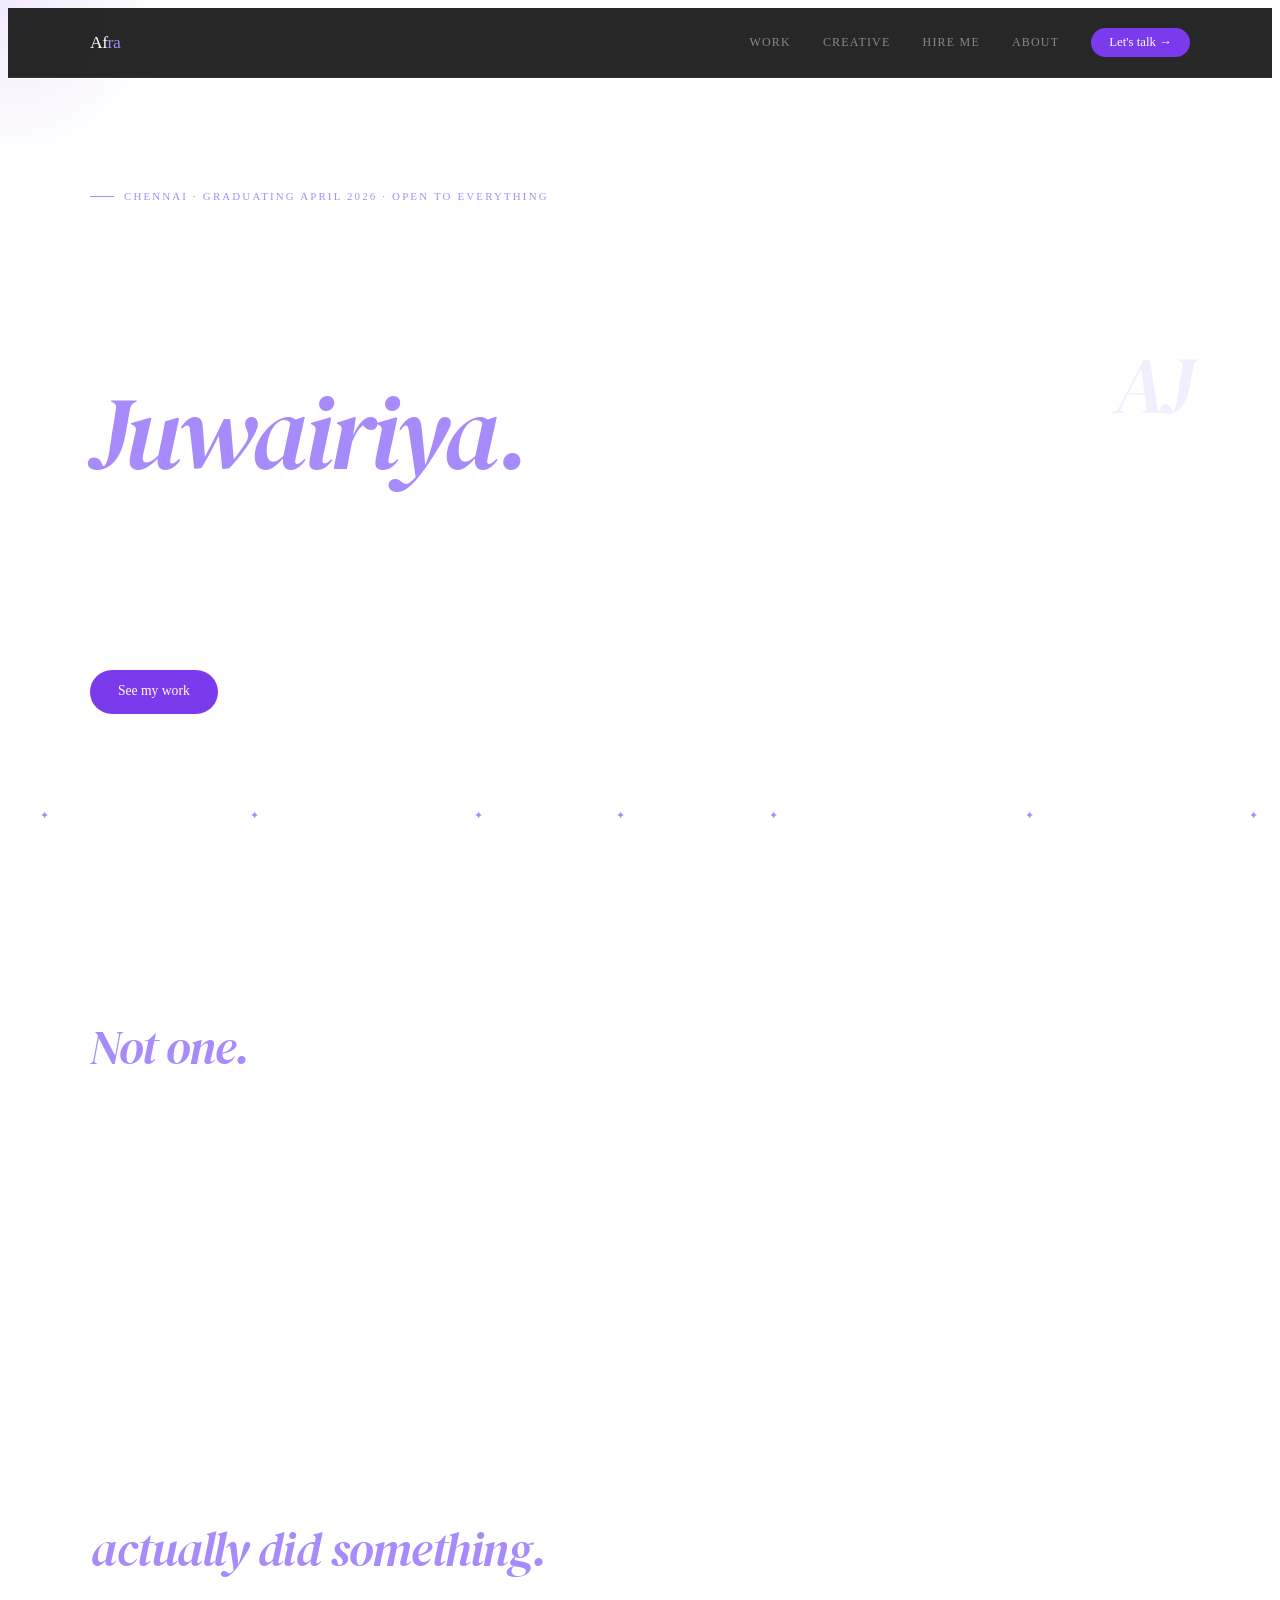
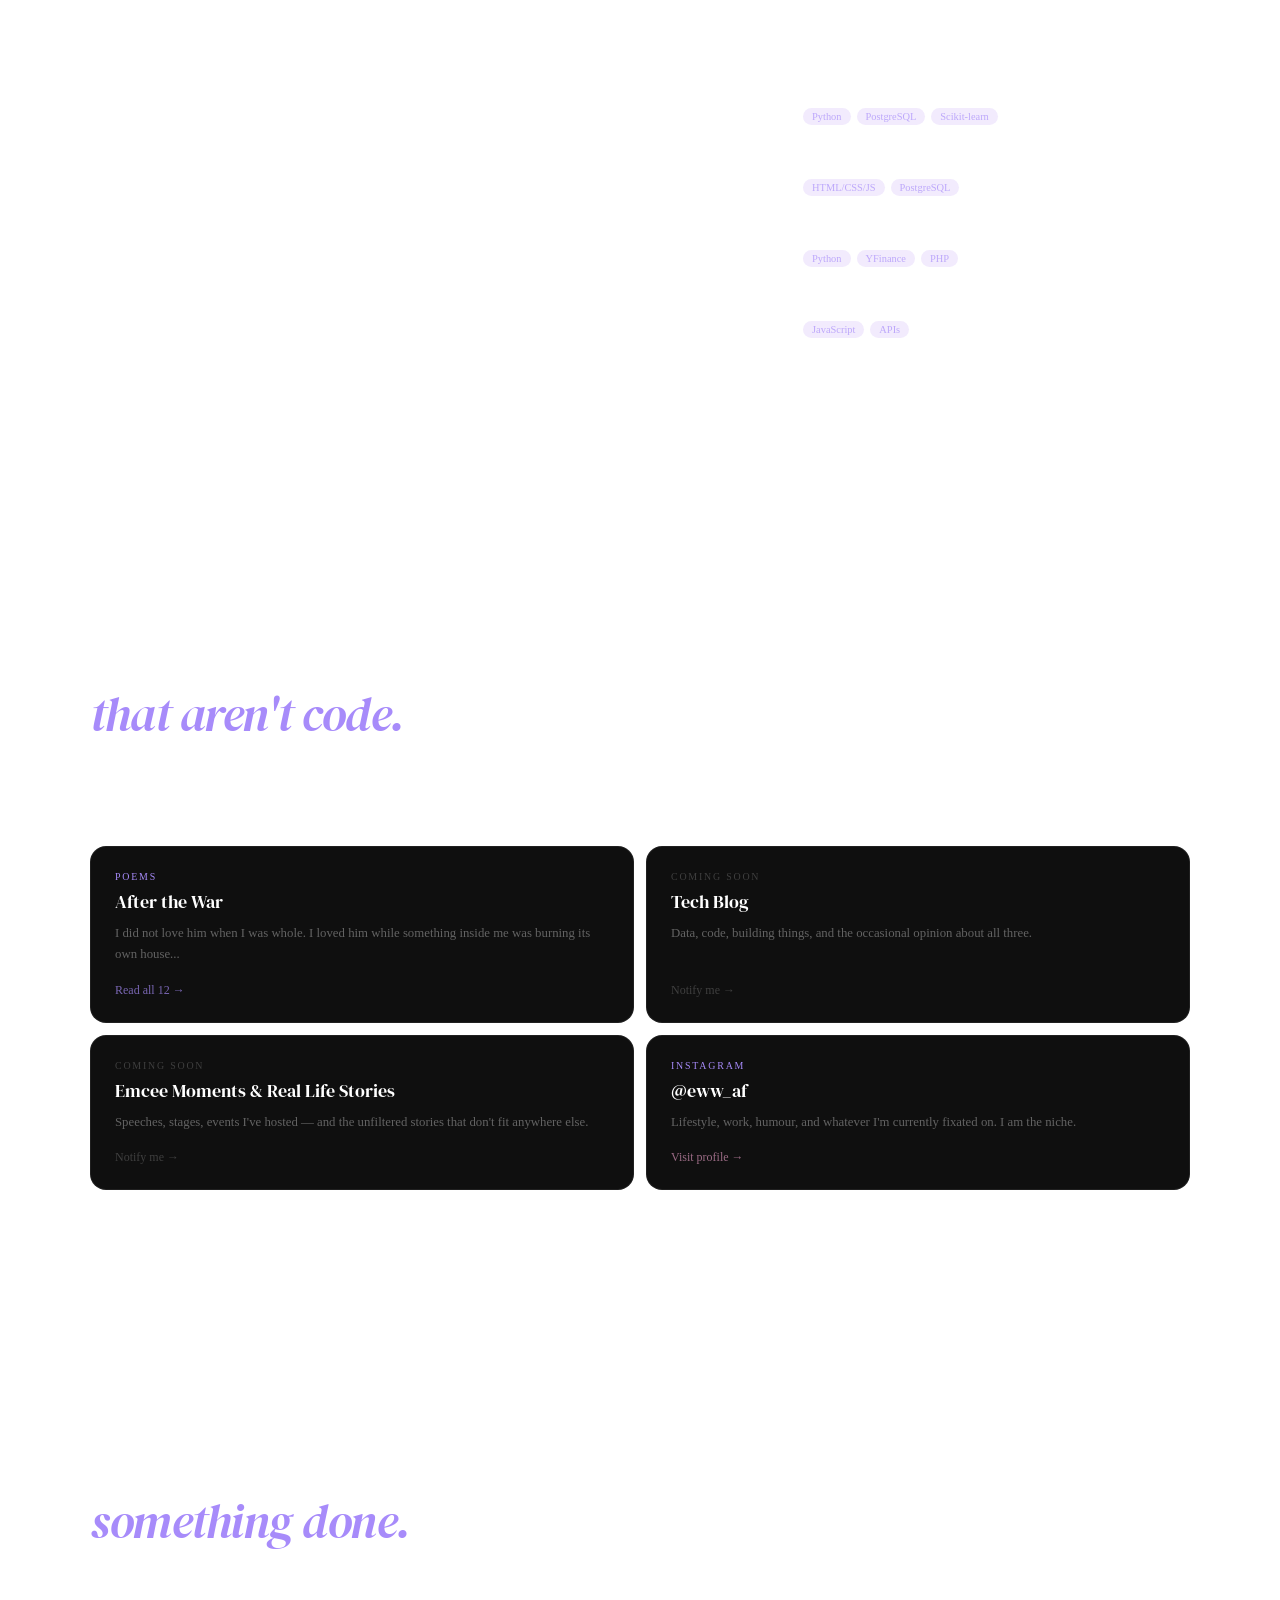
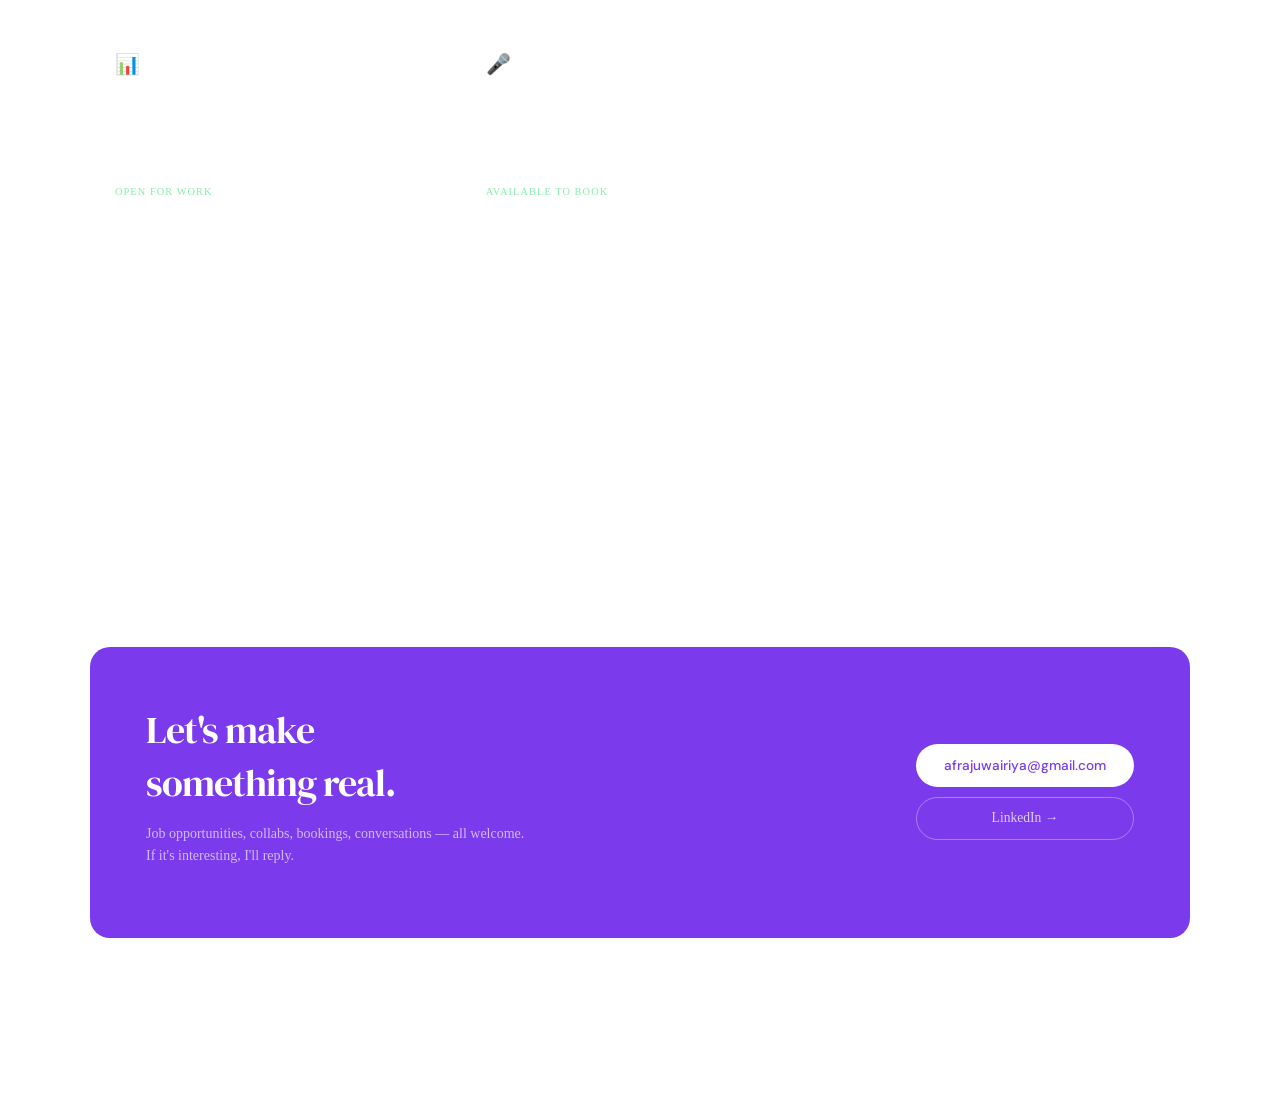
==== index.html @ 104c372f "Add files via upload" ====
<!doctype html>
<html lang="en">
<head>
  <meta charset="utf-8" />
  <meta name="viewport" content="width=device-width,initial-scale=1" />
  <title>Afra Juwairiya</title>
  <link href="https://fonts.googleapis.com/css2?family=DM+Serif+Display:ital@0;1&family=DM+Sans:wght@300;400;500&display=swap" rel="stylesheet">
  <link rel="stylesheet" href="css/style.css">
  <style>

    .cursor-glow {
      position: fixed; width: 320px; height: 320px; border-radius: 50%;
      background: radial-gradient(circle, rgba(124,58,237,0.10) 0%, transparent 70%);
      pointer-events: none; z-index: 0; transform: translate(-50%,-50%);
    }

    .site-header {
      position: sticky; top: 0; z-index: 100;
      border-bottom: 0.5px solid rgba(255,255,255,0.07);
      background: rgba(10,10,10,0.88); backdrop-filter: blur(14px);
    }
    .nav-inner {
      max-width: 1100px; margin: 0 auto; padding: 1.25rem 2.5rem;
      display: flex; justify-content: space-between; align-items: center;
    }
    .nav-logo { font-size: 1.1rem; font-weight: 500; color: #fff; text-decoration: none; letter-spacing: -0.5px; }
    .nav-logo span { color: #a78bfa; }
    .nav-links { display: flex; gap: 2rem; align-items: center; }
    .nav-links a { font-size: 0.75rem; text-transform: uppercase; letter-spacing: 0.1em; color: rgba(255,255,255,0.45); text-decoration: none; transition: color 0.2s; }
    .nav-links a:hover { color: #fff; }
    .nav-cta { background: #7c3aed !important; color: #fff !important; padding: 7px 18px; border-radius: 100px; text-transform: none !important; letter-spacing: 0 !important; font-size: 0.8rem !important; }

    .hero { padding: 7rem 2.5rem 5rem; position: relative; z-index: 1; }
    .hero-inner { max-width: 1100px; margin: 0 auto; display: grid; grid-template-columns: 1fr auto; gap: 4rem; align-items: end; }
    .hero-eyebrow {
      font-size: 0.68rem; text-transform: uppercase; letter-spacing: 0.2em;
      color: #a78bfa; margin-bottom: 1.5rem; display: flex; align-items: center; gap: 10px;
    }
    .hero-eyebrow::before { content: ''; display: block; width: 24px; height: 0.5px; background: #a78bfa; }
    .hero-name {
      font-family: 'DM Serif Display', serif;
      font-size: clamp(3.5rem, 8vw, 6.5rem); font-weight: 400;
      line-height: 0.95; letter-spacing: -3px; color: #fff; margin-bottom: 1.75rem;
    }
    .hero-name em { font-style: italic; color: #a78bfa; display: block; }
    .hero-tagline {
      font-size: clamp(0.9rem, 1.5vw, 1.05rem); color: rgba(255,255,255,0.45);
      line-height: 1.8; max-width: 480px; margin-bottom: 2.5rem;
    }
    .hero-tagline strong { color: rgba(255,255,255,0.75); font-weight: 400; }
    .hero-actions { display: flex; gap: 12px; flex-wrap: wrap; }
    .btn-primary {
      background: #7c3aed; color: #fff; padding: 0.8rem 1.75rem; border-radius: 100px;
      font-size: 0.85rem; font-weight: 500; text-decoration: none;
      transition: background 0.2s, transform 0.15s; display: inline-block;
    }
    .btn-primary:hover { background: #6d28d9; transform: translateY(-1px); }
    .btn-ghost {
      border: 0.5px solid rgba(255,255,255,0.18); color: rgba(255,255,255,0.65);
      padding: 0.8rem 1.75rem; border-radius: 100px; font-size: 0.85rem;
      text-decoration: none; transition: border-color 0.2s, color 0.2s, transform 0.15s; display: inline-block;
    }
    .btn-ghost:hover { border-color: rgba(255,255,255,0.4); color: #fff; transform: translateY(-1px); }

    /* ── HERO RIGHT: AJ + socials ── */
    .hero-right { display: flex; flex-direction: column; align-items: flex-end; gap: 1.5rem; padding-bottom: 0.5rem; }
    .hero-aj {
      font-family: 'DM Serif Display', serif; font-size: 5rem; font-weight: 400;
      font-style: italic; color: rgba(167,139,250,0.15); letter-spacing: -3px;
      line-height: 1; user-select: none; transition: color 0.3s;
    }
    .hero-aj:hover { color: rgba(167,139,250,0.35); }
    .hero-socials-col { display: flex; flex-direction: column; gap: 10px; align-items: flex-end; }
    .hero-social {
      font-size: 0.68rem; text-transform: uppercase; letter-spacing: 0.12em;
      color: rgba(255,255,255,0.22); text-decoration: none;
      transition: color 0.2s; writing-mode: vertical-rl;
    }
    .hero-social:hover { color: #a78bfa; }

    /* ── TICKER ── */
    .ticker-wrap { overflow: hidden; border-top: 0.5px solid rgba(255,255,255,0.06); border-bottom: 0.5px solid rgba(255,255,255,0.06); padding: 0.9rem 0; }
    .ticker-track { display: flex; width: max-content; animation: ticker 30s linear infinite; }
    .ticker-track:hover { animation-play-state: paused; }
    .ticker-item { font-size: 0.68rem; text-transform: uppercase; letter-spacing: 0.18em; color: rgba(255,255,255,0.18); padding: 0 2rem; white-space: nowrap; }
    .ticker-item b { color: #a78bfa; font-weight: 400; margin-right: 2rem; }
    @keyframes ticker { from { transform: translateX(0); } to { transform: translateX(-50%); } }

    /* ── SECTION SHARED ── */
    .teaser { position: relative; z-index: 1; }
    .teaser-inner { max-width: 1100px; margin: 0 auto; padding: 5rem 2.5rem; }
    .t-label { font-size: 0.65rem; text-transform: uppercase; letter-spacing: 0.2em; color: rgba(255,255,255,0.25); margin-bottom: 0.75rem; display: flex; align-items: center; gap: 8px; }
    .t-label::after { content: ''; flex: 1; height: 0.5px; background: rgba(255,255,255,0.06); }
    .t-heading { font-family: 'DM Serif Display', serif; font-size: clamp(2rem, 4vw, 3rem); font-weight: 400; color: #fff; letter-spacing: -1.5px; margin-bottom: 0.5rem; line-height: 1.1; }
    .t-heading em { font-style: italic; color: #a78bfa; }
    .t-sub { font-size: 0.9rem; color: rgba(255,255,255,0.4); line-height: 1.75; max-width: 500px; margin-bottom: 2.5rem; }
    .t-link { font-size: 0.8rem; color: rgba(255,255,255,0.35); text-decoration: none; display: inline-flex; align-items: center; gap: 6px; transition: color 0.2s, gap 0.2s; }
    .t-link:hover { color: #a78bfa; gap: 10px; }
    .section-divider { border: none; border-top: 0.5px solid rgba(255,255,255,0.06); margin: 0; }

    /* ── WHO I AM: full story button ── */
    .full-story-btn {
      display: inline-flex; align-items: center; gap: 1rem; padding: 1.25rem 2rem;
      border: 0.5px solid rgba(255,255,255,0.12); border-radius: 100px;
      text-decoration: none; transition: border-color 0.25s, background 0.25s;
      margin-top: 0.5rem;
    }
    .full-story-btn:hover { border-color: #a78bfa; background: rgba(124,58,237,0.06); }
    .full-story-btn:hover .fsb-arrow { transform: translateX(4px); color: #a78bfa; }
    .fsb-text {
      font-family: 'DM Serif Display', serif; font-size: 1.35rem;
      font-weight: 400; font-style: italic; color: rgba(255,255,255,0.7); letter-spacing: -0.5px;
    }
    .fsb-arrow { font-size: 1.2rem; color: rgba(255,255,255,0.3); transition: transform 0.25s, color 0.25s; }

    /* ── WORK ── */
    .work-list { display: flex; flex-direction: column; border-top: 0.5px solid rgba(255,255,255,0.06); margin-bottom: 2.5rem; }
    .work-row {
      display: grid; grid-template-columns: 2fr 1fr auto; align-items: center; gap: 2rem;
      padding: 1.25rem 0; border-bottom: 0.5px solid rgba(255,255,255,0.06);
      text-decoration: none; transition: padding-left 0.25s;
    }
    .work-row:hover { padding-left: 0.75rem; }
    .work-row:hover .work-arrow { color: #a78bfa; }
    .work-name { font-size: 0.95rem; font-weight: 500; color: rgba(255,255,255,0.8); }
    .work-type { font-size: 0.72rem; text-transform: uppercase; letter-spacing: 0.1em; color: rgba(255,255,255,0.25); }
    .work-tags { display: flex; gap: 6px; flex-wrap: wrap; }
    .work-tag { font-size: 0.65rem; background: rgba(124,58,237,0.1); color: rgba(167,139,250,0.7); padding: 3px 9px; border-radius: 100px; }
    .work-arrow { font-size: 0.9rem; color: rgba(255,255,255,0.2); transition: color 0.2s; }

    /* ── CREATIVE FOUR ── */
    .creative-four { display: grid; grid-template-columns: 1fr 1fr; gap: 12px; margin-bottom: 2.5rem; }
    .cr-card {
      background: #0f0f0f; border: 0.5px solid rgba(255,255,255,0.07);
      border-radius: 16px; padding: 1.5rem; display: flex; flex-direction: column; gap: 0.6rem;
      transition: border-color 0.25s, transform 0.25s;
    }
    .cr-card:hover { border-color: rgba(167,139,250,0.3); transform: translateY(-3px); }
    .cr-card--insta:hover { border-color: rgba(249,168,212,0.4); }
    .cr-tag { font-size: 0.62rem; text-transform: uppercase; letter-spacing: 0.18em; color: #a78bfa; }
    .cr-tag--soon { color: rgba(255,255,255,0.2); }
    .cr-title { font-family: 'DM Serif Display', serif; font-size: 1.1rem; font-weight: 400; color: #fff; line-height: 1.25; }
    .cr-card--soon .cr-title { color: rgba(255,255,255,0.45); }
    .cr-preview { font-size: 0.8rem; color: rgba(255,255,255,0.35); line-height: 1.65; flex: 1; }
    .cr-action { font-size: 0.75rem; color: rgba(167,139,250,0.7); margin-top: 0.5rem; transition: color 0.2s; }
    .cr-action--muted { color: rgba(255,255,255,0.2); }
    .cr-card--insta .cr-action { color: rgba(249,168,212,0.6); }

    /* ── EARN ── */
    .earn-grid { display: grid; grid-template-columns: repeat(3, 1fr); gap: 12px; margin-bottom: 2.5rem; }
    .earn-card {
      border: 0.5px solid rgba(255,255,255,0.06); border-radius: 16px; padding: 1.5rem;
      transition: border-color 0.25s, background 0.25s;
    }
    .earn-card:hover { background: #0f0f0f; border-color: rgba(167,139,250,0.2); }
    .earn-card-icon { font-size: 1.25rem; margin-bottom: 0.75rem; }
    .earn-card-title { font-size: 0.9rem; font-weight: 500; color: rgba(255,255,255,0.75); margin-bottom: 0.4rem; }
    .earn-card-body { font-size: 0.78rem; color: rgba(255,255,255,0.35); line-height: 1.65; }
    .earn-card-status { font-size: 0.65rem; text-transform: uppercase; letter-spacing: 0.1em; margin-top: 0.75rem; }
    .status-soon { color: rgba(167,139,250,0.5); }
    .status-open { color: #86efac; }

    /* ── CONTACT ── */
    .contact-teaser { background: #7c3aed; border-radius: 20px; padding: 3.5rem; display: grid; grid-template-columns: 1fr auto; gap: 2rem; align-items: center; }
    .contact-headline { font-family: 'DM Serif Display', serif; font-size: clamp(1.75rem, 3vw, 2.5rem); font-weight: 400; color: #fff; letter-spacing: -1px; margin-bottom: 0.5rem; }
    .contact-sub { font-size: 0.875rem; color: rgba(255,255,255,0.65); line-height: 1.6; max-width: 380px; }
    .contact-actions { display: flex; flex-direction: column; gap: 10px; flex-shrink: 0; }
    .btn-white { background: #fff; color: #7c3aed; padding: 0.8rem 1.75rem; border-radius: 100px; font-size: 0.85rem; font-weight: 500; text-decoration: none; text-align: center; transition: background 0.2s; }
    .btn-white:hover { background: #f3f0ff; }
    .btn-ghost-light { border: 0.5px solid rgba(255,255,255,0.35); color: rgba(255,255,255,0.75); padding: 0.8rem 1.75rem; border-radius: 100px; font-size: 0.85rem; text-decoration: none; text-align: center; transition: border-color 0.2s, color 0.2s; }
    .btn-ghost-light:hover { border-color: #fff; color: #fff; }

    /* ── FOOTER ── */
    .site-footer { border-top: 0.5px solid rgba(255,255,255,0.06); padding: 2rem 2.5rem; margin-top: 1px; }
    .footer-inner { max-width: 1100px; margin: 0 auto; display: flex; justify-content: space-between; align-items: center; }
    .footer-left { font-size: 0.72rem; color: rgba(255,255,255,0.2); }
    .footer-links { display: flex; gap: 1.5rem; }
    .footer-links a { font-size: 0.72rem; color: rgba(255,255,255,0.2); text-decoration: none; transition: color 0.2s; }
    .footer-links a:hover { color: #a78bfa; }

    /* ── FADE UP ── */
    .fade-up { opacity: 0; transform: translateY(18px); transition: opacity 0.65s ease, transform 0.65s ease; }
    .fade-up.visible { opacity: 1; transform: none; }

    /* ── RESPONSIVE ── */
    @media (max-width: 860px) {
      .hero { padding: 4rem 1.5rem 3rem; }
      .hero-inner { grid-template-columns: 1fr; }
      .hero-right { display: none; }
      .teaser-inner { padding: 3rem 1.5rem; }
      .work-row { grid-template-columns: 1fr auto; }
      .work-tags { display: none; }
      .creative-four { grid-template-columns: 1fr; }
      .earn-grid { grid-template-columns: 1fr 1fr; }
      .contact-teaser { grid-template-columns: 1fr; }
      .contact-actions { flex-direction: row; }
      .footer-inner { flex-direction: column; gap: 1rem; }
    }
    @media (max-width: 520px) {
      .earn-grid { grid-template-columns: 1fr; }
      .nav-links a:not(.nav-cta) { display: none; }
    }
  </style>
</head>
<body>

  <div class="cursor-glow" id="glow"></div>

  <header class="site-header">
    <div class="nav-inner">
      <a class="nav-logo" href="index.html">Af<span>ra</span></a>
      <nav class="nav-links">
        <a href="#work">Work</a>
        <a href="#creative">Creative</a>
        <a href="#earn">Hire me</a>
        <a href="about.html">About</a>
        <a href="#contact" class="nav-cta">Let's talk →</a>
      </nav>
    </div>
  </header>

  <section class="hero">
    <div class="hero-inner">
      <div>
        <div class="hero-eyebrow">Chennai · Graduating April 2026 · Open to everything</div>
        <h1 class="hero-name">Afra<br><em>Juwairiya.</em></h1>
        <p class="hero-tagline">
          <strong>Analyst by training. Poet by accident. Creator by choice.</strong><br>
          I build things with data, break things with words, and somehow make both look intentional. There's no one thing that defines me — that's kind of the whole point.
        </p>
        <div class="hero-actions">
          <a class="btn-primary" href="#work">See my work</a>
          <a class="btn-ghost" href="poems.html">Read my poems</a>
          <a class="btn-ghost" href="Afra_Juwairiya_Resume.pdf" download>CV ↓</a>
        </div>
      </div>
      <div class="hero-right">
        <div class="hero-aj">AJ</div>
        <div class="hero-socials-col">
          <a class="hero-social" href="https://github.com/afraj-1" target="_blank" rel="noopener">GitHub</a>
          <a class="hero-social" href="https://www.linkedin.com/in/afra-juwairiya-403a3a2a0/" target="_blank" rel="noopener">LinkedIn</a>
          <a class="hero-social" href="https://www.instagram.com/eww_af/" target="_blank" rel="noopener">Instagram</a>
          <a class="hero-social" href="mailto:afrajuwairiya@gmail.com">Email</a>
        </div>
      </div>
    </div>
  </section>

  <div class="ticker-wrap">
    <div class="ticker-track">
      <span class="ticker-item"><b>✦</b>data analyst</span>
      <span class="ticker-item"><b>✦</b>full stack dev</span>
      <span class="ticker-item"><b>✦</b>poet</span>
      <span class="ticker-item"><b>✦</b>emcee</span>
      <span class="ticker-item"><b>✦</b>instagram creator</span>
      <span class="ticker-item"><b>✦</b>public speaker</span>
      <span class="ticker-item"><b>✦</b>chaotic creative</span>
      <span class="ticker-item"><b>✦</b>ships things anyway</span>
      <span class="ticker-item"><b>✦</b>great humour actually</span>
      <span class="ticker-item"><b>✦</b>data analyst</span>
      <span class="ticker-item"><b>✦</b>full stack dev</span>
      <span class="ticker-item"><b>✦</b>poet</span>
      <span class="ticker-item"><b>✦</b>emcee</span>
      <span class="ticker-item"><b>✦</b>instagram creator</span>
      <span class="ticker-item"><b>✦</b>public speaker</span>
      <span class="ticker-item"><b>✦</b>chaotic creative</span>
      <span class="ticker-item"><b>✦</b>ships things anyway</span>
      <span class="ticker-item"><b>✦</b>great humour actually</span>
    </div>
  </div>

  <!-- WHO I AM -->
  <section class="teaser" id="about-strip">
    <div class="teaser-inner">
      <div class="t-label">who is she</div>
      <h2 class="t-heading fade-up">Many things.<br><em>Not one.</em></h2>
      <p class="t-sub fade-up">Late night coder. Ambitious but lowkey about it. Feels everything loudly, writes it down, ships it anyway. Based in Chennai, headed wherever the right thing is.</p>
      <a class="full-story-btn fade-up" href="about.html">
        <span class="fsb-text">Read the full story</span>
        <span class="fsb-arrow">→</span>
      </a>
    </div>
  </section>

  <hr class="section-divider">

  <!-- WORK -->
  <section class="teaser" id="work">
    <div class="teaser-inner">
      <div class="t-label">selected work</div>
      <h2 class="t-heading fade-up">Projects that<br><em>actually did something.</em></h2>
      <p class="t-sub fade-up">Not tutorials. Not templates. Things built to solve real problems — some for clients, some to learn, some just because I wanted to see if I could.</p>
      <div class="work-list">
        <a class="work-row fade-up" href="projectsupplychain.html">
          <div><div class="work-name">Global Supply Chain Analytics Platform</div><div class="work-type">Data Analytics · ML · Power BI</div></div>
          <div class="work-tags"><span class="work-tag">Python</span><span class="work-tag">PostgreSQL</span><span class="work-tag">Scikit-learn</span></div>
          <div class="work-arrow">→</div>
        </a>
        <a class="work-row fade-up" href="projectfantek.html">
          <div><div class="work-name">Fantek Company Website</div><div class="work-type">Full Stack · Live product · Freelance</div></div>
          <div class="work-tags"><span class="work-tag">HTML/CSS/JS</span><span class="work-tag">PostgreSQL</span></div>
          <div class="work-arrow">→</div>
        </a>
        <a class="work-row fade-up" href="projectfintech.html">
          <div><div class="work-name">FinTech Analytics Pipeline</div><div class="work-type">Full Stack · Data Analytics</div></div>
          <div class="work-tags"><span class="work-tag">Python</span><span class="work-tag">YFinance</span><span class="work-tag">PHP</span></div>
          <div class="work-arrow">→</div>
        </a>
        <a class="work-row fade-up" href="projectfrontend.html">
          <div><div class="work-name">Geo-Location Café Finder</div><div class="work-type">Frontend · Google Maps API</div></div>
          <div class="work-tags"><span class="work-tag">JavaScript</span><span class="work-tag">APIs</span></div>
          <div class="work-arrow">→</div>
        </a>
      </div>
      <a class="t-link" href="projects.html">All projects →</a>
    </div>
  </section>

  <hr class="section-divider">

  <!-- CREATIVE -->
  <section class="teaser" id="creative">
    <div class="teaser-inner">
      <div class="t-label">creative corner</div>
      <h2 class="t-heading fade-up">Things I made<br><em>that aren't code.</em></h2>
      <p class="t-sub fade-up">Poems, stories, speeches, content. The side of me that can't be put in a resume — and probably shouldn't be.</p>
      <div class="creative-four">
        <a class="cr-card cr-card--poem" href="poems.html" style="text-decoration:none;">
          <div class="cr-tag">Poems</div>
          <div class="cr-title">After the War</div>
          <div class="cr-preview">I did not love him when I was whole. I loved him while something inside me was burning its own house...</div>
          <div class="cr-action">Read all 12 →</div>
        </a>
          <a class="cr-card cr-card--poem" href="blogs.html" style="text-decoration:none;">
          <div class="cr-tag cr-tag--soon">Coming soon</div>
          <div class="cr-title">Tech Blog</div>
          <div class="cr-preview">Data, code, building things, and the occasional opinion about all three.</div>
          <div class="cr-action cr-action--muted">Notify me →</div>
        </a>
        <a class="cr-card cr-card--poem" href="stories.html" style="text-decoration:none;">
          <div class="cr-tag cr-tag--soon">Coming soon</div>
          <div class="cr-title">Emcee Moments &amp; Real Life Stories</div>
          <div class="cr-preview">Speeches, stages, events I've hosted — and the unfiltered stories that don't fit anywhere else.</div>
          <div class="cr-action cr-action--muted">Notify me →</div>
        </a>
        <a class="cr-card cr-card--insta" href="https://www.instagram.com/eww_af/" target="_blank" rel="noopener" style="text-decoration:none;">
          <div class="cr-tag">Instagram</div>
          <div class="cr-title">@eww_af</div>
          <div class="cr-preview">Lifestyle, work, humour, and whatever I'm currently fixated on. I am the niche.</div>
          <div class="cr-action">Visit profile →</div>
        </a>
      </div>
    </div>
  </section>

  <hr class="section-divider">

  <!-- EARN -->
  <section class="teaser" id="earn">
    <div class="teaser-inner">
      <div class="t-label">work with me</div>
      <h2 class="t-heading fade-up">If you need<br><em>something done.</em></h2>
      <p class="t-sub fade-up">Six ways to work together — pick what fits.</p>
      <div class="earn-grid">
        <div class="earn-card fade-up">
          <div class="earn-card-icon">📊</div>
          <div class="earn-card-title">Freelance analytics &amp; dev</div>
          <div class="earn-card-body">Dashboards, data pipelines, full stack builds. If you have data that needs to make sense — or a product that needs to exist — let's talk.</div>
          <div class="earn-card-status status-open">Open for work</div>
        </div>
        <div class="earn-card fade-up">
          <div class="earn-card-icon">🎤</div>
          <div class="earn-card-title">Book me as Emcee</div>
          <div class="earn-card-body">Events, college fests, corporate functions. I own a stage. If you need someone who can hold a room and actually make it fun — I'm your person.</div>
          <div class="earn-card-status status-open">Available to book</div>
        </div>
        <div class="earn-card fade-up">
          <div class="earn-card-icon">📸</div>
          <div class="earn-card-title">Brand collabs</div>
          <div class="earn-card-body">Instagram partnerships with brands that fit — tech, lifestyle, aesthetics, things I'd actually use. No random promotions.</div>
          <div class="earn-card-status status-open">DMs open</div>
        </div>
        <div class="earn-card fade-up">
          <div class="earn-card-icon">💾</div>
          <div class="earn-card-title">Source code</div>
          <div class="earn-card-body">Documented, working project code — the supply chain platform, FinTech pipeline, and more. Buy the codebase, skip the tutorial.</div>
          <div class="earn-card-status status-soon">Coming soon</div>
        </div>
        <div class="earn-card fade-up">
          <div class="earn-card-icon">✍️</div>
          <div class="earn-card-title">Tech writing</div>
          <div class="earn-card-body">Technical blogs, documentation, or content that needs to actually make sense to a human. I write code and sentences equally well.</div>
          <div class="earn-card-status status-soon">Coming soon</div>
        </div>
        <div class="earn-card fade-up">
          <div class="earn-card-icon">🗣️</div>
          <div class="earn-card-title">Speaking &amp; panels</div>
          <div class="earn-card-body">Tech events, student panels, workshops. Data analytics, the creator-developer space, or honestly whatever the topic is — I'll prep and show up.</div>
          <div class="earn-card-status status-open">Open to invites</div>
        </div>
      </div>
      <a class="t-link" href="#contact">Get in touch →</a>
    </div>
  </section>

  <hr class="section-divider">

  <!-- CONTACT -->
  <section class="teaser" id="contact">
    <div class="teaser-inner">
      <div class="contact-teaser fade-up">
        <div>
          <div class="contact-headline">Let's make<br>something real.</div>
          <p class="contact-sub">Job opportunities, collabs, bookings, conversations — all welcome. If it's interesting, I'll reply.</p>
        </div>
        <div class="contact-actions">
          <button class="btn-white" onclick="navigator.clipboard.writeText('afrajuwairiya@gmail.com').then(()=>{this.textContent='Copied!';setTimeout(()=>this.textContent='afrajuwairiya@gmail.com',2000)})" style="cursor:pointer;border:none;font-family:'DM Sans',sans-serif;">afrajuwairiya@gmail.com</button>
          <a class="btn-ghost-light" href="https://www.linkedin.com/in/afra-juwairiya-403a3a2a0/" target="_blank" rel="noopener">LinkedIn →</a>
        </div>
      </div>
    </div>
  </section>

  <footer class="site-footer">
    <div class="footer-inner">
      <span class="footer-left">Afra Juwairiya · Chennai · © <span id="year"></span></span>
      <div class="footer-links">
        <a href="https://github.com/afraj-1" target="_blank" rel="noopener">GitHub</a>
        <a href="https://www.linkedin.com/in/afra-juwairiya-403a3a2a0/" target="_blank" rel="noopener">LinkedIn</a>
        <a href="https://www.instagram.com/eww_af/" target="_blank" rel="noopener">Instagram</a>
        <a href="mailto:afrajuwairiya@gmail.com">Email</a>
        <a href="poems.html">Poems</a>
      </div>
    </div>
  </footer>

  <script>
    document.getElementById('year').textContent = new Date().getFullYear();
    const glow = document.getElementById('glow');
    document.addEventListener('mousemove', e => {
      glow.style.left = e.clientX + 'px';
      glow.style.top = e.clientY + 'px';
    });
    const obs = new IntersectionObserver(entries => {
      entries.forEach((e, i) => {
        if (e.isIntersecting) setTimeout(() => e.target.classList.add('visible'), i * 80);
      });
    }, { threshold: 0.1 });
    document.querySelectorAll('.fade-up').forEach(el => obs.observe(el));
  </script>

</body>
</html>
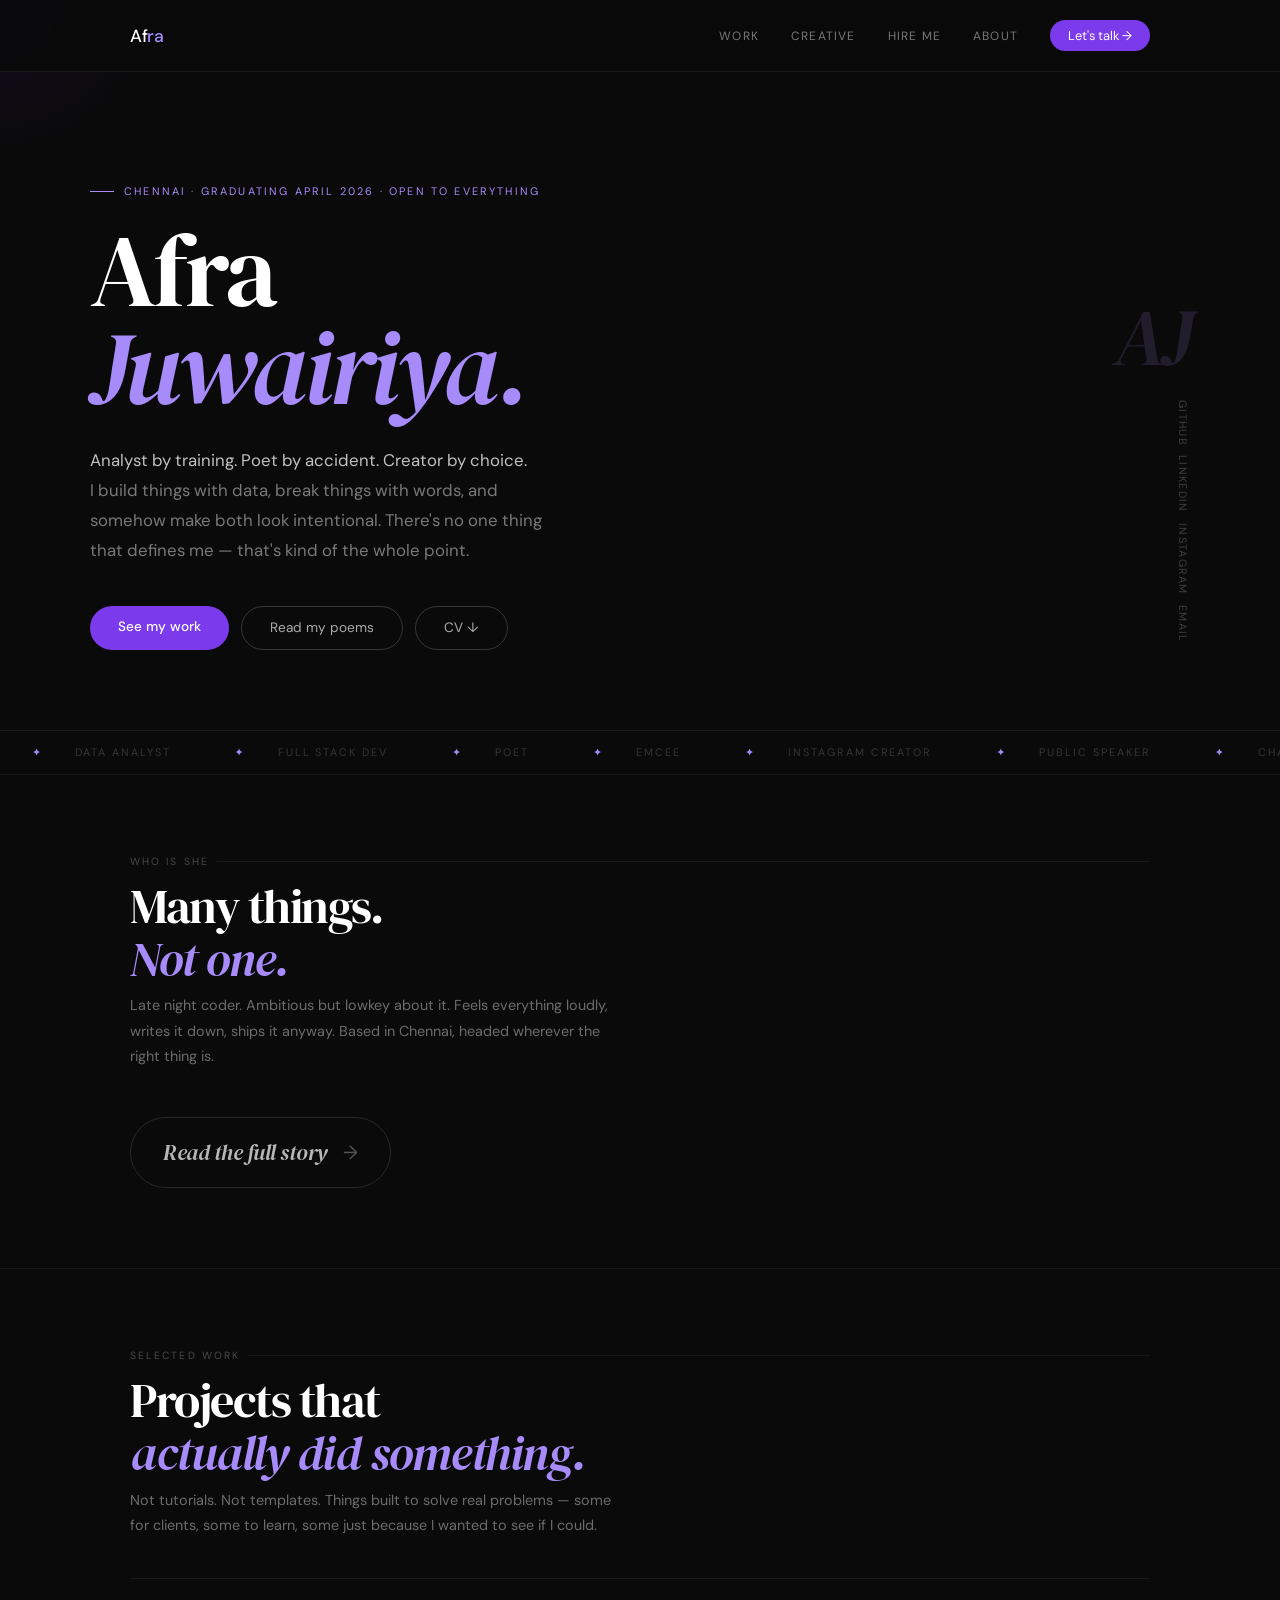
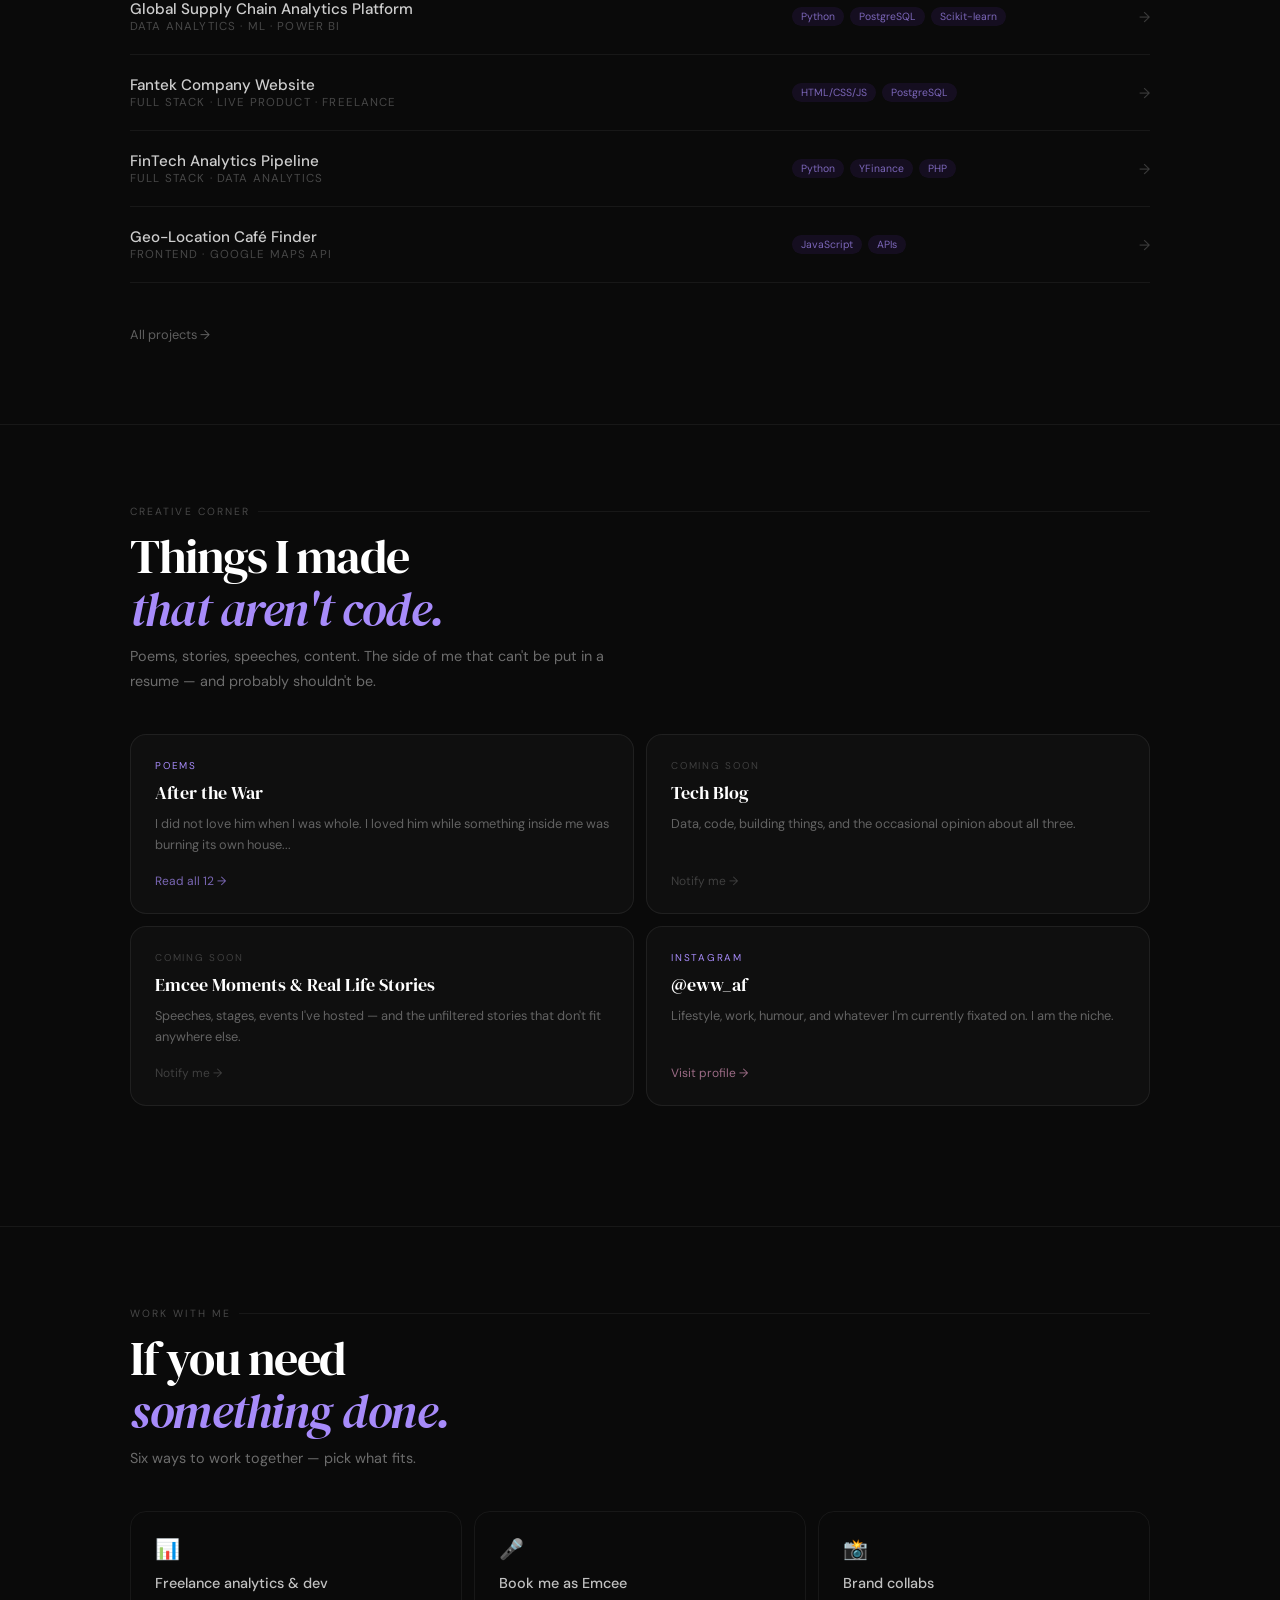
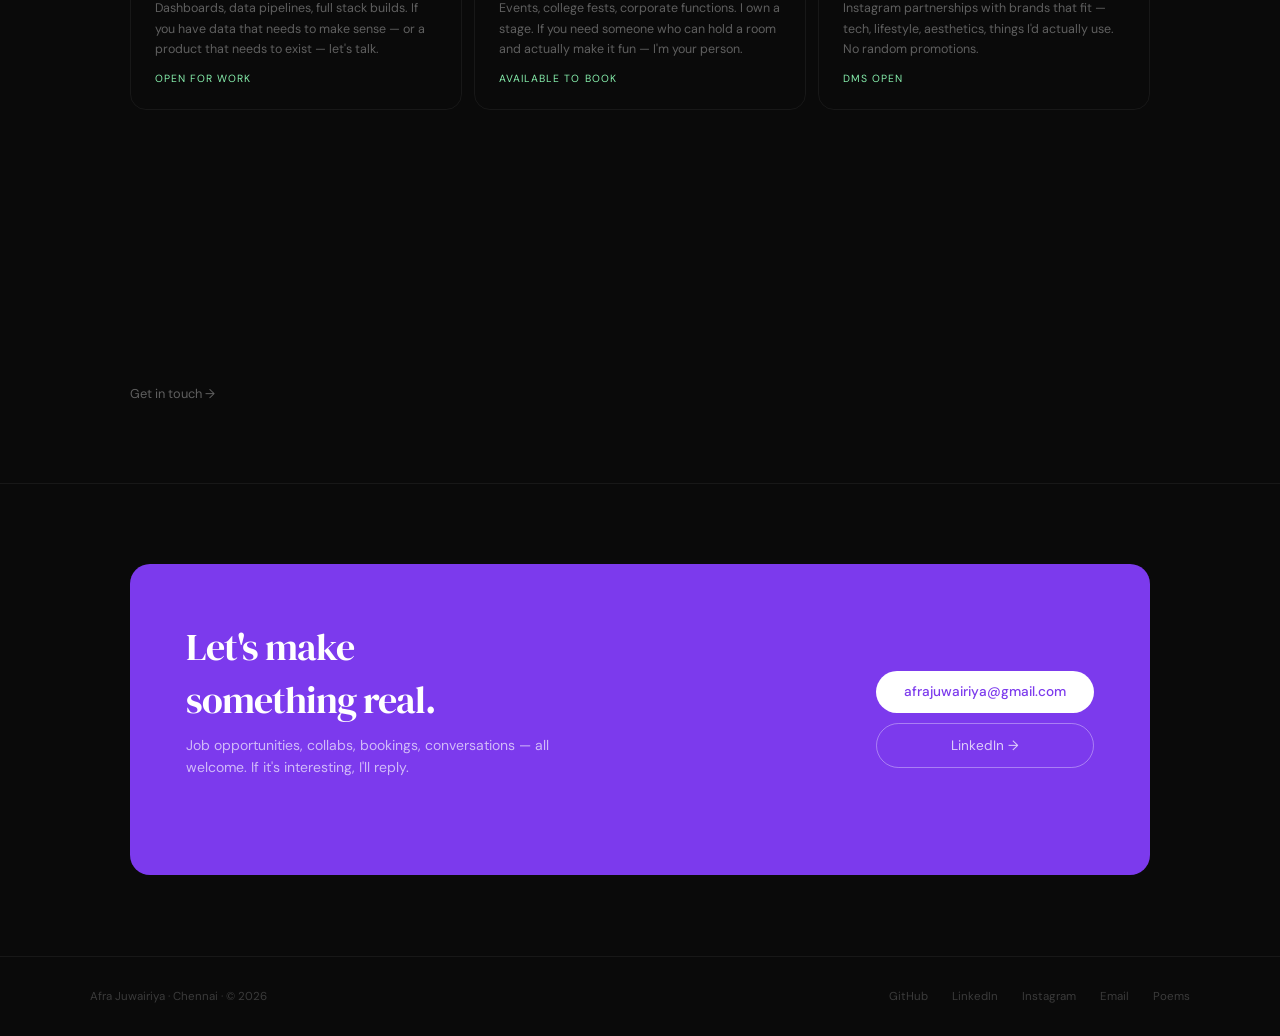
==== commit 6bb3710d: "Update index.html" ====
--- a/index.html
+++ b/index.html
@@ -5,7 +5,7 @@
   <meta name="viewport" content="width=device-width,initial-scale=1" />
   <title>Afra Juwairiya</title>
   <link href="https://fonts.googleapis.com/css2?family=DM+Serif+Display:ital@0;1&family=DM+Sans:wght@300;400;500&display=swap" rel="stylesheet">
-  <link rel="stylesheet" href="css/style.css">
+  <link rel="stylesheet" href="style.css">
   <style>
 
     .cursor-glow {
@@ -450,4 +450,4 @@
   </script>
 
 </body>
-</html>+</html>
--- a/style.css
+++ b/style.css
@@ -0,0 +1,643 @@
+/* =============================================
+   AFRA JUWAIRIYA — PORTFOLIO
+   Dark · Bold · Electric Violet
+   ============================================= */
+
+:root {
+  --bg: #0a0a0a;
+  --bg-card: #0f0f0f;
+  --bg-card-hover: #141414;
+  --accent: #7c3aed;
+  --accent-light: #a78bfa;
+  --white: #ffffff;
+  --muted: rgba(255,255,255,0.5);
+  --muted-border: rgba(255,255,255,0.08);
+  --radius-sm: 12px;
+  --radius-md: 20px;
+  --radius-pill: 100px;
+  --max: 1100px;
+}
+
+*, *::before, *::after { box-sizing: border-box; margin: 0; padding: 0; }
+
+html { scroll-behavior: smooth; }
+
+body {
+  font-family: 'DM Sans', system-ui, sans-serif;
+  background: var(--bg);
+  color: var(--white);
+  -webkit-font-smoothing: antialiased;
+}
+
+/* ---- NAV ---- */
+.site-header {
+  position: sticky;
+  top: 0;
+  z-index: 100;
+  border-bottom: 0.5px solid var(--muted-border);
+  background: rgba(10,10,10,0.85);
+  backdrop-filter: blur(12px);
+  -webkit-backdrop-filter: blur(12px);
+}
+
+.nav-inner {
+  max-width: var(--max);
+  margin: 0 auto;
+  padding: 1.25rem 2.5rem;
+  display: flex;
+  justify-content: space-between;
+  align-items: center;
+}
+
+.nav-logo {
+  font-size: 1.25rem;
+  font-weight: 500;
+  letter-spacing: -0.5px;
+  color: var(--white);
+  text-decoration: none;
+}
+.nav-logo span { color: var(--accent-light); }
+
+.nav-links {
+  display: flex;
+  gap: 2rem;
+  align-items: center;
+}
+.nav-links a {
+  font-size: 0.8rem;
+  text-transform: uppercase;
+  letter-spacing: 0.08em;
+  color: var(--muted);
+  text-decoration: none;
+  transition: color 0.2s;
+}
+.nav-links a:hover { color: var(--white); }
+
+.nav-cta {
+  background: var(--accent) !important;
+  color: var(--white) !important;
+  padding: 0.5rem 1.25rem;
+  border-radius: var(--radius-pill);
+  font-size: 0.8rem !important;
+  text-transform: none !important;
+  letter-spacing: 0 !important;
+}
+
+/* ---- HERO ---- */
+.hero {
+  padding: 6rem 2.5rem 4rem;
+}
+
+.hero-inner {
+  max-width: var(--max);
+  margin: 0 auto;
+  display: grid;
+  grid-template-columns: 1fr 1fr;
+  gap: 4rem;
+  align-items: center;
+}
+
+.hero-eyebrow {
+  font-size: 0.7rem;
+  text-transform: uppercase;
+  letter-spacing: 0.18em;
+  color: var(--accent-light);
+  margin-bottom: 1.25rem;
+}
+
+.hero-name {
+  font-family: 'DM Serif Display', serif;
+  font-size: clamp(3rem, 6vw, 4.5rem);
+  font-weight: 400;
+  line-height: 1.05;
+  letter-spacing: -2px;
+  color: var(--white);
+  margin-bottom: 1.25rem;
+}
+.hero-name em {
+  font-style: italic;
+  color: var(--accent-light);
+}
+
+.hero-roles {
+  display: flex;
+  flex-wrap: wrap;
+  gap: 8px;
+  margin-bottom: 1.5rem;
+}
+
+.role-pill {
+  border: 0.5px solid rgba(167,139,250,0.35);
+  color: rgba(255,255,255,0.65);
+  font-size: 0.75rem;
+  padding: 5px 14px;
+  border-radius: var(--radius-pill);
+  letter-spacing: 0.02em;
+}
+
+.hero-desc {
+  font-size: 0.95rem;
+  color: var(--muted);
+  line-height: 1.75;
+  max-width: 420px;
+  margin-bottom: 2rem;
+}
+
+.hero-btns {
+  display: flex;
+  gap: 12px;
+  margin-bottom: 2rem;
+}
+
+.btn-primary {
+  background: var(--accent);
+  color: var(--white);
+  padding: 0.75rem 1.75rem;
+  border-radius: var(--radius-pill);
+  font-size: 0.875rem;
+  font-weight: 500;
+  text-decoration: none;
+  border: none;
+  cursor: pointer;
+  transition: background 0.2s, transform 0.15s;
+  display: inline-block;
+}
+.btn-primary:hover { background: #6d28d9; transform: translateY(-1px); }
+
+.btn-outline {
+  border: 0.5px solid rgba(255,255,255,0.2);
+  color: var(--white);
+  padding: 0.75rem 1.75rem;
+  border-radius: var(--radius-pill);
+  font-size: 0.875rem;
+  font-weight: 400;
+  text-decoration: none;
+  transition: border-color 0.2s, transform 0.15s;
+  display: inline-block;
+}
+.btn-outline:hover { border-color: rgba(255,255,255,0.45); transform: translateY(-1px); }
+
+.hero-socials {
+  display: flex;
+  gap: 1.5rem;
+}
+.hero-socials a {
+  font-size: 0.75rem;
+  text-transform: uppercase;
+  letter-spacing: 0.1em;
+  color: var(--muted);
+  text-decoration: none;
+  transition: color 0.2s;
+}
+.hero-socials a:hover { color: var(--accent-light); }
+
+/* ---- PHOTO FRAME ---- */
+.hero-right { display: flex; justify-content: flex-end; }
+
+.photo-frame {
+  width: 320px;
+  height: 380px;
+  background: #130b2e;
+  border-radius: 24px;
+  border: 0.5px solid rgba(167,139,250,0.18);
+  position: relative;
+  overflow: hidden;
+  display: flex;
+  align-items: flex-end;
+  justify-content: center;
+}
+
+.hero-photo {
+  width: 100%;
+  height: 100%;
+  object-fit: cover;
+  object-position: top;
+  display: block;
+}
+
+.photo-fallback {
+  display: none;
+  font-family: 'DM Serif Display', serif;
+  font-size: 4rem;
+  color: rgba(167,139,250,0.35);
+  align-items: center;
+  justify-content: center;
+  width: 100%;
+  height: 100%;
+  position: absolute;
+  inset: 0;
+}
+
+.photo-badge {
+  position: absolute;
+  top: 18px;
+  right: 18px;
+  background: rgba(255,255,255,0.06);
+  border: 0.5px solid rgba(255,255,255,0.1);
+  border-radius: var(--radius-sm);
+  padding: 10px 14px;
+  backdrop-filter: blur(6px);
+}
+.badge-label {
+  font-size: 0.6rem;
+  text-transform: uppercase;
+  letter-spacing: 0.12em;
+  color: var(--muted);
+}
+.badge-value {
+  font-size: 1rem;
+  font-weight: 500;
+  color: var(--white);
+  margin-top: 2px;
+}
+
+/* ---- STATS STRIP ---- */
+.stats-strip {
+  display: grid;
+  grid-template-columns: repeat(4, 1fr);
+  border-top: 0.5px solid var(--muted-border);
+  border-bottom: 0.5px solid var(--muted-border);
+}
+
+.stat {
+  padding: 2rem 2.5rem;
+  border-right: 0.5px solid var(--muted-border);
+  transition: background 0.2s;
+}
+.stat:last-child { border-right: none; }
+.stat:hover { background: rgba(255,255,255,0.02); }
+
+.stat-num {
+  font-family: 'DM Serif Display', serif;
+  font-size: 2.5rem;
+  font-weight: 400;
+  color: var(--white);
+  letter-spacing: -1px;
+}
+.stat-num span { color: var(--accent-light); }
+
+.stat-label {
+  font-size: 0.7rem;
+  text-transform: uppercase;
+  letter-spacing: 0.1em;
+  color: var(--muted);
+  margin-top: 4px;
+}
+
+/* ---- SECTIONS ---- */
+.section { padding: 5rem 2.5rem; }
+.section-inner { max-width: var(--max); margin: 0 auto; }
+
+.section-eyebrow {
+  font-size: 0.7rem;
+  text-transform: uppercase;
+  letter-spacing: 0.18em;
+  color: var(--accent-light);
+  margin-bottom: 0.75rem;
+}
+
+.section-title {
+  font-family: 'DM Serif Display', serif;
+  font-size: clamp(1.75rem, 3vw, 2.5rem);
+  font-weight: 400;
+  color: var(--white);
+  letter-spacing: -1px;
+  margin-bottom: 3rem;
+}
+
+/* ---- PROJECTS GRID ---- */
+.projects-grid {
+  display: grid;
+  grid-template-columns: 1fr 1fr;
+  gap: 1px;
+  background: var(--muted-border);
+  border: 0.5px solid var(--muted-border);
+  border-radius: var(--radius-md);
+  overflow: hidden;
+}
+
+.project-card {
+  background: var(--bg-card);
+  padding: 2rem;
+  transition: background 0.2s;
+}
+.project-card:hover { background: var(--bg-card-hover); }
+.project-card:nth-child(1) { border-radius: var(--radius-md) 0 0 0; }
+.project-card:nth-child(2) { border-radius: 0 var(--radius-md) 0 0; }
+.project-card:nth-child(3) { border-radius: 0 0 0 var(--radius-md); }
+.project-card:nth-child(4) { border-radius: 0 0 var(--radius-md) 0; }
+
+.project-type {
+  font-size: 0.65rem;
+  text-transform: uppercase;
+  letter-spacing: 0.15em;
+  color: var(--accent-light);
+  margin-bottom: 0.75rem;
+}
+
+.project-name {
+  font-family: 'DM Serif Display', serif;
+  font-size: 1.25rem;
+  font-weight: 400;
+  color: var(--white);
+  margin-bottom: 0.5rem;
+}
+
+.project-desc {
+  font-size: 0.85rem;
+  color: var(--muted);
+  line-height: 1.65;
+  margin-bottom: 1.25rem;
+}
+
+.project-tags {
+  display: flex;
+  flex-wrap: wrap;
+  gap: 6px;
+  margin-bottom: 1.25rem;
+}
+
+.tag {
+  font-size: 0.7rem;
+  background: rgba(124,58,237,0.12);
+  color: rgba(167,139,250,0.85);
+  padding: 3px 10px;
+  border-radius: var(--radius-pill);
+}
+
+.project-link {
+  font-size: 0.8rem;
+  color: rgba(255,255,255,0.35);
+  text-decoration: none;
+  letter-spacing: 0.02em;
+  transition: color 0.2s;
+}
+.project-link:hover { color: var(--accent-light); }
+
+/* ---- TWO COL ---- */
+.two-col-section {
+  padding: 0 2.5rem 5rem;
+}
+
+.two-col-inner {
+  display: grid;
+  grid-template-columns: 1fr 1fr;
+  gap: 1.5rem;
+}
+
+.panel {
+  background: var(--bg-card);
+  border: 0.5px solid var(--muted-border);
+  border-radius: var(--radius-md);
+  padding: 2rem;
+}
+
+.panel-title {
+  font-family: 'DM Serif Display', serif;
+  font-size: 1.25rem;
+  font-weight: 400;
+  color: var(--white);
+  margin-bottom: 1.5rem;
+  letter-spacing: -0.5px;
+}
+
+.skill-row {
+  display: flex;
+  align-items: center;
+  gap: 12px;
+  padding: 10px 0;
+  border-bottom: 0.5px solid rgba(255,255,255,0.04);
+}
+.skill-row:last-of-type { border-bottom: none; }
+
+.skill-name {
+  font-size: 0.85rem;
+  color: rgba(255,255,255,0.65);
+  min-width: 140px;
+}
+
+.skill-bar {
+  flex: 1;
+  height: 2px;
+  background: rgba(255,255,255,0.08);
+  border-radius: 2px;
+}
+.skill-fill {
+  height: 100%;
+  background: var(--accent);
+  border-radius: 2px;
+  transition: width 1.2s ease;
+}
+
+.skill-pct {
+  font-size: 0.75rem;
+  color: var(--muted);
+  min-width: 32px;
+  text-align: right;
+}
+
+.poem-block {
+  padding: 1.25rem 0;
+  border-bottom: 0.5px solid rgba(255,255,255,0.04);
+}
+.poem-block:last-of-type { border-bottom: none; }
+
+.poem-title {
+  font-size: 0.85rem;
+  font-weight: 500;
+  color: rgba(167,139,250,0.9);
+  margin-bottom: 4px;
+}
+
+.poem-excerpt {
+  font-size: 0.82rem;
+  color: rgba(255,255,255,0.3);
+  line-height: 1.7;
+  font-style: italic;
+}
+
+.panel-link {
+  display: inline-block;
+  margin-top: 1.25rem;
+  font-size: 0.8rem;
+  color: rgba(255,255,255,0.35);
+  text-decoration: none;
+  transition: color 0.2s;
+}
+.panel-link:hover { color: var(--accent-light); }
+
+/* ---- CONTACT ---- */
+.contact-band {
+  background: var(--accent);
+  padding: 5rem 2.5rem;
+  text-align: center;
+}
+
+.contact-headline {
+  font-family: 'DM Serif Display', serif;
+  font-size: clamp(2rem, 4vw, 3rem);
+  font-weight: 400;
+  color: var(--white);
+  letter-spacing: -1px;
+  margin-bottom: 0.5rem;
+}
+
+.contact-sub {
+  font-size: 0.95rem;
+  color: rgba(255,255,255,0.65);
+  margin-bottom: 2.5rem;
+}
+
+.contact-form {
+  max-width: 560px;
+  margin: 0 auto;
+  display: flex;
+  flex-direction: column;
+  gap: 12px;
+}
+
+.form-row {
+  display: grid;
+  grid-template-columns: 1fr 1fr;
+  gap: 12px;
+}
+
+.contact-form input,
+.contact-form textarea {
+  width: 100%;
+  padding: 0.875rem 1rem;
+  background: rgba(255,255,255,0.1);
+  border: 0.5px solid rgba(255,255,255,0.2);
+  border-radius: var(--radius-sm);
+  color: var(--white);
+  font-family: 'DM Sans', sans-serif;
+  font-size: 0.875rem;
+  outline: none;
+  transition: border-color 0.2s;
+}
+.contact-form input::placeholder,
+.contact-form textarea::placeholder { color: rgba(255,255,255,0.45); }
+.contact-form input:focus,
+.contact-form textarea:focus { border-color: rgba(255,255,255,0.5); }
+
+.contact-form textarea { resize: none; }
+
+.form-footer {
+  display: flex;
+  justify-content: space-between;
+  align-items: center;
+  gap: 1rem;
+  flex-wrap: wrap;
+}
+
+.contact-form .btn-primary {
+  background: var(--white);
+  color: var(--accent);
+}
+.contact-form .btn-primary:hover { background: #f3f0ff; }
+
+.contact-socials {
+  display: flex;
+  gap: 1.25rem;
+}
+.contact-socials a {
+  font-size: 0.75rem;
+  text-transform: uppercase;
+  letter-spacing: 0.1em;
+  color: rgba(255,255,255,0.55);
+  text-decoration: none;
+  transition: color 0.2s;
+}
+.contact-socials a:hover { color: var(--white); }
+
+.form-success {
+  display: none;
+  font-size: 0.85rem;
+  color: rgba(255,255,255,0.8);
+  text-align: center;
+  padding: 0.75rem;
+  background: rgba(255,255,255,0.1);
+  border-radius: var(--radius-sm);
+}
+
+/* ---- FOOTER ---- */
+.site-footer {
+  background: var(--bg);
+  border-top: 0.5px solid var(--muted-border);
+  padding: 1.5rem 2.5rem;
+}
+
+.footer-inner {
+  max-width: var(--max);
+  margin: 0 auto;
+  display: flex;
+  justify-content: space-between;
+  align-items: center;
+}
+
+.footer-left {
+  font-size: 0.75rem;
+  color: rgba(255,255,255,0.3);
+}
+
+.footer-links {
+  display: flex;
+  gap: 1.5rem;
+}
+.footer-links a {
+  font-size: 0.75rem;
+  color: rgba(255,255,255,0.3);
+  text-decoration: none;
+  transition: color 0.2s;
+}
+.footer-links a:hover { color: var(--accent-light); }
+
+/* ---- SCROLL ANIMATIONS ---- */
+.fade-up {
+  opacity: 0;
+  transform: translateY(20px);
+  transition: opacity 0.6s ease, transform 0.6s ease;
+}
+.fade-up.visible {
+  opacity: 1;
+  transform: none;
+}
+
+/* ---- RESPONSIVE ---- */
+@media (max-width: 860px) {
+  .nav-inner { padding: 1rem 1.5rem; }
+  .nav-links { gap: 1.25rem; }
+
+  .hero { padding: 4rem 1.5rem 3rem; }
+  .hero-inner { grid-template-columns: 1fr; gap: 3rem; }
+  .hero-right { justify-content: center; }
+  .photo-frame { width: 280px; height: 320px; }
+
+  .stats-strip { grid-template-columns: 1fr 1fr; }
+  .stat:nth-child(2) { border-right: none; }
+  .stat:nth-child(3) { border-top: 0.5px solid var(--muted-border); }
+  .stat:nth-child(4) { border-top: 0.5px solid var(--muted-border); border-right: none; }
+
+  .section { padding: 3rem 1.5rem; }
+  .two-col-section { padding: 0 1.5rem 3rem; }
+
+  .projects-grid { grid-template-columns: 1fr; }
+  .project-card:nth-child(n) { border-radius: 0; }
+  .project-card:first-child { border-radius: var(--radius-md) var(--radius-md) 0 0; }
+  .project-card:last-child { border-radius: 0 0 var(--radius-md) var(--radius-md); }
+
+  .two-col-inner { grid-template-columns: 1fr; }
+
+  .contact-band { padding: 3rem 1.5rem; }
+  .form-row { grid-template-columns: 1fr; }
+  .form-footer { flex-direction: column; align-items: flex-start; }
+
+  .footer-inner { flex-direction: column; gap: 1rem; text-align: center; }
+}
+
+@media (max-width: 520px) {
+  .nav-links a:not(.nav-cta) { display: none; }
+  .hero-name { font-size: 2.75rem; }
+  .stat { padding: 1.5rem; }
+  .stat-num { font-size: 2rem; }
+}
